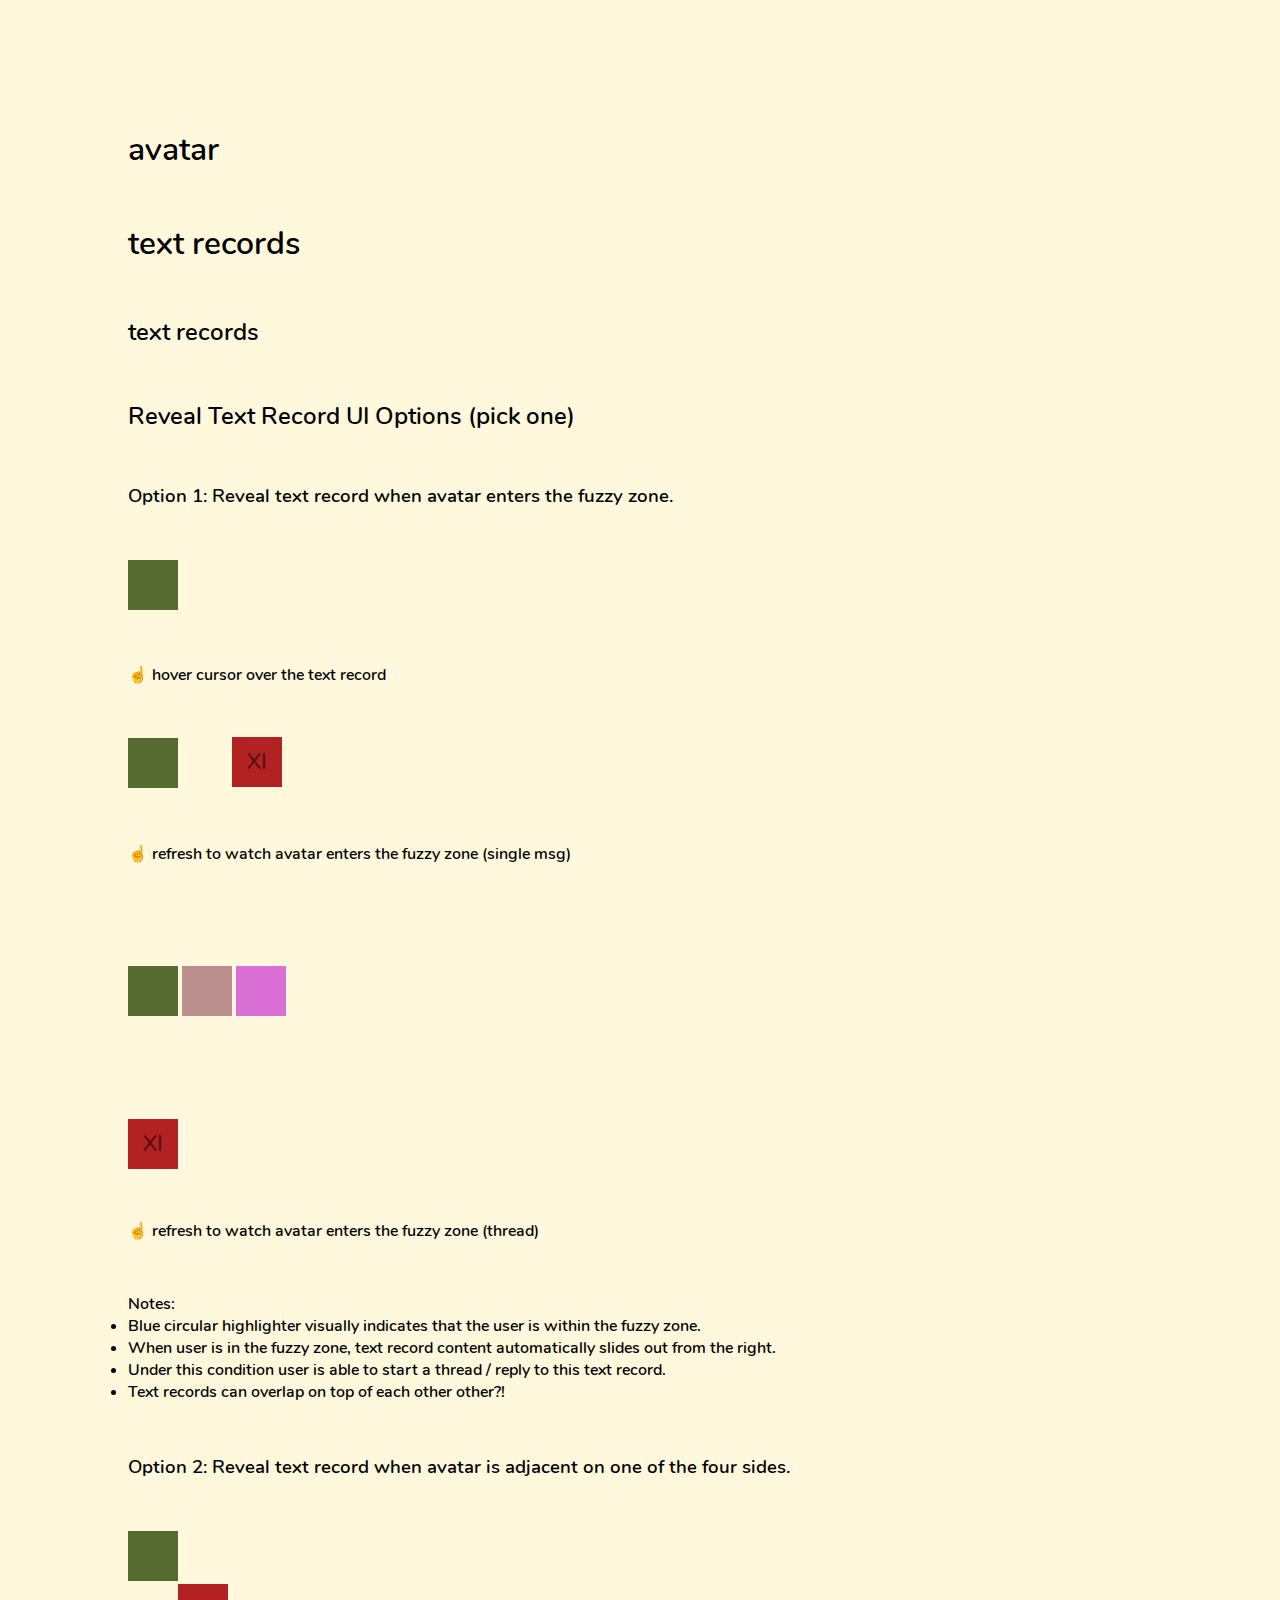
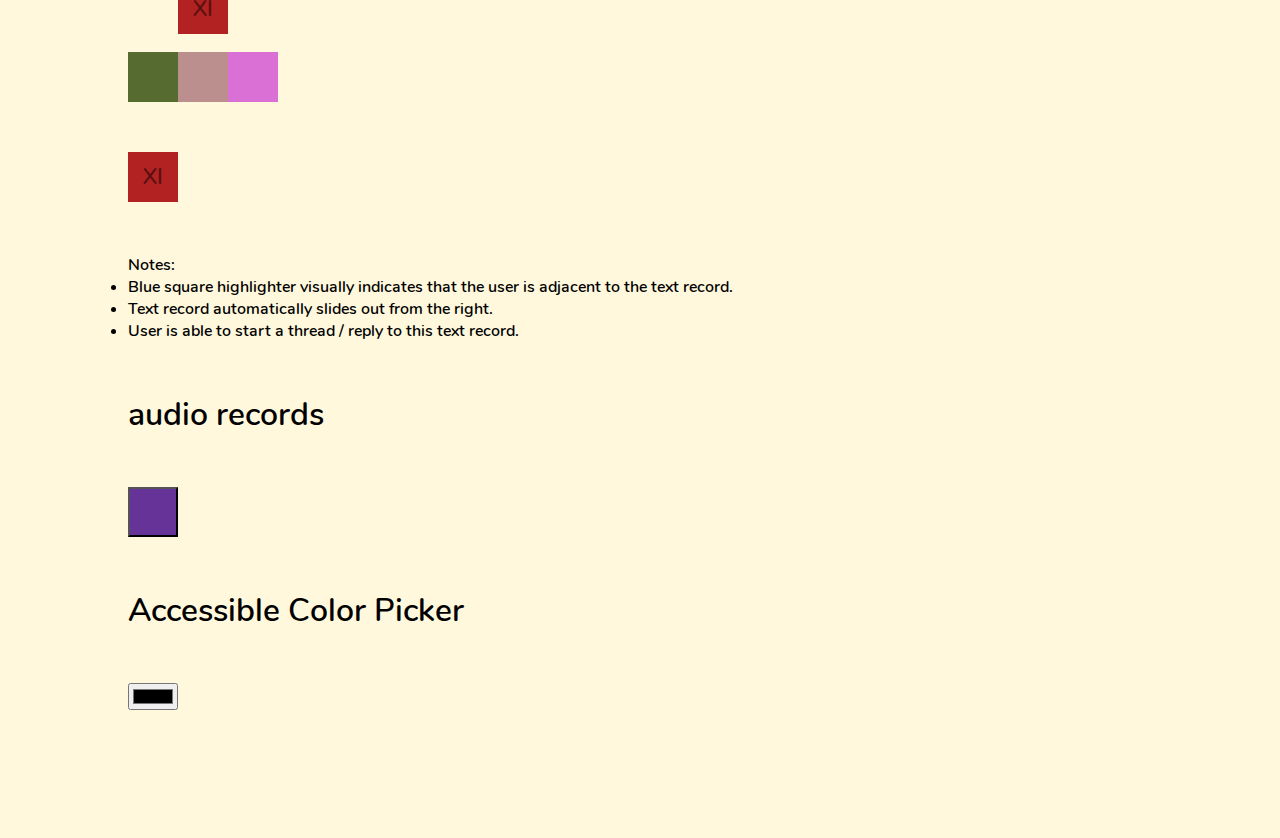
==== avatar/avatar.html @ fa2656bf "added avatar folder" ====
<!DOCTYPE html>
<html lang="en">
  <head>
    <title>UI Prototype</title>
    <meta charset="utf-8" />
    <meta http-equiv="X-UA-Compatible" content="IE=edge" />
    <meta name="viewport" content="width=device-width, initial-scale=1" />

    <!-- import the webpage's stylesheet -->
    <link rel="stylesheet" href="avatar.css" />

    <!-- import the webpage's javascript file -->
    <script src="/script.js" defer></script>

  </head>

  <body>
    
    <h1>avatar</h1>

    <h1>text records</h1>

      <h2>text records</h2>
    
    <h2>Reveal Text Record UI Options (pick one)</h2>
    
    <h3> Option 1: Reveal text record when avatar enters the fuzzy zone.</h3>  

        <button class = "textRecord" style = "background-color: DarkOliveGreen">
    <div class = "textRecordRoundOverlay">
    </div>
    </button>
    <p>☝ hover cursor over the text record</p>

    <button class = "textRecord" style = "background-color: DarkOliveGreen">
    <div class = "textRecordRoundOverlayTrigger">
    </div>
    </button>

    <div class = "avatar moveLeft" style= "background-color:FireBrick; display: inline-block;">
    <p>XI</p>
    </div>

<p>☝ refresh to watch avatar enters the fuzzy zone (single msg)</p>
        <button class = "textRecord" style = "background-color: DarkOliveGreen; margin-top: 50px;">
    </button>
        <button class = "textRecord" style = "background-color: RosyBrown;margin-top: 50px;">
    <div class = "textRecordRoundOverlayTrigger" style = "width: 350%; height: 350%">
    </div>
    </button>
        <button class = "textRecord" style = "background-color: Orchid;margin-top: 50px;">
    </button>
        <div class = "avatar moveUp" style= "background-color:FireBrick;">
    <p>XI</p>
    </div>
<p>☝ refresh to watch avatar enters the fuzzy zone (thread)</p>
    <ul>
        Notes:
        <li>Blue circular highlighter visually indicates that the user is within the fuzzy zone.</li>
        <li>When user is in the fuzzy zone, text record content automatically slides out from the right.</li>
        <li>Under this condition user is able to start a thread / reply to this text record.</li>
        <li>Text records can overlap on top of each other other?!</li>
   </ul>

       <h3>Option 2: Reveal text record when avatar is adjacent on one of the four sides.</h3>

    <button class = "textRecord" style = "background-color: DarkOliveGreen">
    <div class = "textRecordSquareOverlay">
    </div>
    </button>

    <div class = "avatar moveLeft" style= "background-color:FireBrick">
    <p>XI</p>
    </div>
<br>
    <button class = "textRecord" style = "background-color: DarkOliveGreen; float: left; ">
    <div class = "textRecordSquareOverlay">
    </div>
    </button>
        <button class = "textRecord" style = "background-color: RosyBrown; float: left;">
    <div class = "textRecordSquareOverlay">
    </div>
    </button>
        <button class = "textRecord" style = "background-color: Orchid;float: left;">
    <div class = "textRecordSquareOverlay">
    </div>
    </button>

        <div class = "avatar moveUp" style= "background-color:FireBrick;">
    <p>XI</p>
    </div>

        <ul>
        Notes:
        <li>Blue square highlighter visually indicates that the user is adjacent to the text record.</li>
        <li>Text record automatically slides out from the right.</li>
        <li>User is able to start a thread / reply to this text record.</li>
   </ul>

    
    <h1>audio records</h1>
    <button class = "audioRecord" >
    </button>

    <h1>Accessible Color Picker</h1>

    <input type="color" list="presets"></label>
<datalist id="presets">
  <option value="#D2691E">Chocolate</option>
  <option value="#4B0082">Indigo</option>
<option value="#191970">Midnight Blue</option>
  <option value="#008B8B">Dark Cyan</option>
  <option value="#F4A460">Sandy Brown</option>
    <option value="#DC143C">Crimson</option>
</datalist>
    
  </body>
---- avatar/avatar.css ----
@font-face {
  font-family: nunito;
  src: url(../font/nunito/Nunito-SemiBold.ttf);
}

body {
  background: Cornsilk;
  margin: 10%;
}

h1,
h2,
h3,
p,
ul {
  margin: 5% 0;
  font-family: nunito;
  padding: 0;
}

button,
.avatar p {
  font: 16pt nunito;
}

/* usable  */
@keyframes view-message {
  0% {
    background-color: rgba(0, 0, 255, 0);
  }

  100% {
    background-color: rgba(0, 0, 255, 0.3);
  }
}

button.textRecord {
  position: relative;
  width: 50px;
  height: 50px;
  border: 0;
}

.textRecordRoundOverlay {
  background-color: rgba(0, 0, 255, 0);
  width: 160%;
  height: 160%;
  border-radius: 50%;
  position: absolute;
  top: 50%;
  left: 50%;
  transform: translate(-50%, -50%);
  z-index: 2;
}

.textRecordSquareOverlay {
  background-color: rgba(0, 0, 255, 0);
  width: 100%;
  height: 100%;
  position: absolute;
  top: 50%;
  left: 50%;
  transform: translate(-50%, -50%);
  z-index: 2;
}

.textRecordRoundOverlay:hover {
  animation-name: view-message;
  animation-duration: 1s;
  animation-fill-mode: forwards;
}

button.audioRecord {
  background-color: RebeccaPurple;
  width: 50px;
  height: 50px;
  /* border: none; */
  cursor: pointer;
}

/* CSS for demo purposes only. Probably not usable */

.avatar {
  width: 50px;
  height: 50px;
}

.avatar p {
  position: absolute;
  top: 50%;
  left: 50%;
  transform: translate(-50%, -50%);
  padding: 0;
  margin: 0;
  opacity: 0.5;
}

@keyframes move-left {
  from {
    margin-left: 50px;
  }

  to {
    margin-left: 0px;
  }
}

@keyframes move-up {
  from {
    margin-top: 100px;
  }

  to {
    margin-top: 50px;
  }
}

.moveLeft {
  position: relative;
  margin-left: 50px;
  animation-name: move-left;
  animation-duration: 3s;
  animation-fill-mode: forwards;
}

.moveUp {
  position: relative;
  margin-top: 100px;
  animation-name: move-up;
  animation-duration: 3s;
  animation-fill-mode: forwards;
}

@keyframes fuzzy-trigger {
  from {
    background-color: rgba(0, 255, 255, 0);
    border: 1px solid transparent;
  }

  to {
    background-color: rgba(0, 0, 255, 0.3);
    border: 1px solid rgba(0, 0, 255, 0.3);
  }
}

.textRecordRoundOverlayTrigger {
  background-color: rgba(0, 0, 255, 0);
  width: 160%;
  height: 160%;
  border-radius: 50%;
  position: absolute;
  top: 50%;
  left: 50%;
  transform: translate(-50%, -50%);
  z-index: 2;
  animation-name: fuzzy-trigger;
  animation-duration: 1s;
  animation-delay: 1.1s;
  animation-fill-mode: forwards;
}

.textRecordSquareOverlay {
  animation-name: fuzzy-trigger;
  animation-duration: 0.3s;
  animation-delay: 1.8s;
  animation-fill-mode: forwards;
}
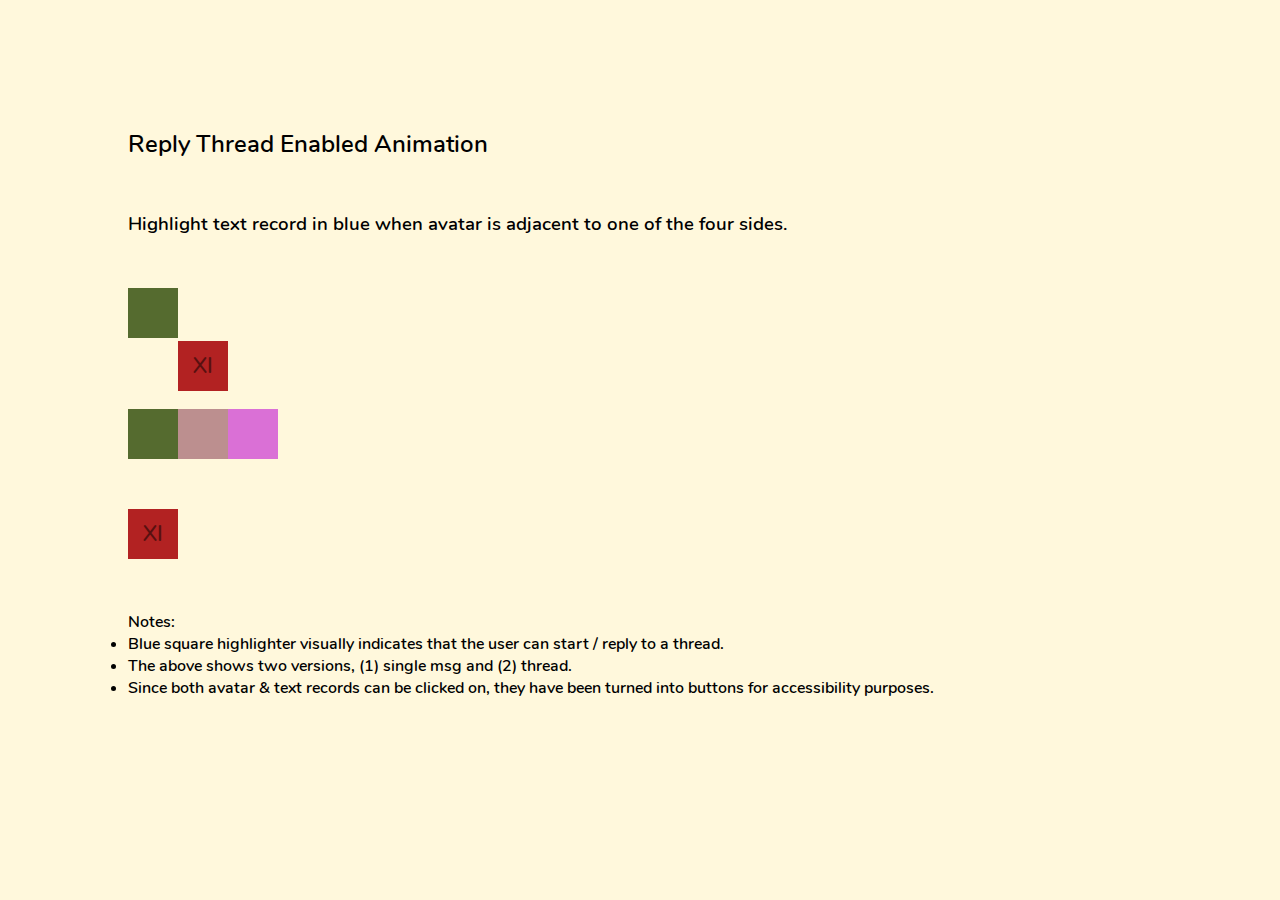
==== commit ca321e68: "added reply thread enabled animation" ====
--- a/avatar/avatar.html
+++ b/avatar/avatar.html
@@ -16,53 +16,9 @@
 
   <body>
     
-    <h1>avatar</h1>
+    <h2>Reply Thread Enabled Animation</h2>
 
-    <h1>text records</h1>
-
-      <h2>text records</h2>
-    
-    <h2>Reveal Text Record UI Options (pick one)</h2>
-    
-    <h3> Option 1: Reveal text record when avatar enters the fuzzy zone.</h3>  
-
-        <button class = "textRecord" style = "background-color: DarkOliveGreen">
-    <div class = "textRecordRoundOverlay">
-    </div>
-    </button>
-    <p>☝ hover cursor over the text record</p>
-
-    <button class = "textRecord" style = "background-color: DarkOliveGreen">
-    <div class = "textRecordRoundOverlayTrigger">
-    </div>
-    </button>
-
-    <div class = "avatar moveLeft" style= "background-color:FireBrick; display: inline-block;">
-    <p>XI</p>
-    </div>
-
-<p>☝ refresh to watch avatar enters the fuzzy zone (single msg)</p>
-        <button class = "textRecord" style = "background-color: DarkOliveGreen; margin-top: 50px;">
-    </button>
-        <button class = "textRecord" style = "background-color: RosyBrown;margin-top: 50px;">
-    <div class = "textRecordRoundOverlayTrigger" style = "width: 350%; height: 350%">
-    </div>
-    </button>
-        <button class = "textRecord" style = "background-color: Orchid;margin-top: 50px;">
-    </button>
-        <div class = "avatar moveUp" style= "background-color:FireBrick;">
-    <p>XI</p>
-    </div>
-<p>☝ refresh to watch avatar enters the fuzzy zone (thread)</p>
-    <ul>
-        Notes:
-        <li>Blue circular highlighter visually indicates that the user is within the fuzzy zone.</li>
-        <li>When user is in the fuzzy zone, text record content automatically slides out from the right.</li>
-        <li>Under this condition user is able to start a thread / reply to this text record.</li>
-        <li>Text records can overlap on top of each other other?!</li>
-   </ul>
-
-       <h3>Option 2: Reveal text record when avatar is adjacent on one of the four sides.</h3>
+       <h3>Highlight text record in blue when avatar is adjacent to one of the four sides.</h3>
 
     <button class = "textRecord" style = "background-color: DarkOliveGreen">
     <div class = "textRecordSquareOverlay">
@@ -72,7 +28,7 @@
     <div class = "avatar moveLeft" style= "background-color:FireBrick">
     <p>XI</p>
     </div>
-<br>
+    <br>
     <button class = "textRecord" style = "background-color: DarkOliveGreen; float: left; ">
     <div class = "textRecordSquareOverlay">
     </div>
@@ -86,23 +42,21 @@
     </div>
     </button>
 
-        <div class = "avatar moveUp" style= "background-color:FireBrick;">
+    <div class = "avatar moveUp" style= "background-color:FireBrick;">
     <p>XI</p>
     </div>
 
         <ul>
         Notes:
-        <li>Blue square highlighter visually indicates that the user is adjacent to the text record.</li>
-        <li>Text record automatically slides out from the right.</li>
-        <li>User is able to start a thread / reply to this text record.</li>
+        <li>Blue square highlighter visually indicates that the user can start / reply to a thread.</li>
+        <li>The above shows two versions, (1) single msg and (2) thread.</li>
+        <li>Since both avatar & text records can be clicked on, they have been turned into buttons for accessibility purposes.</li>
+
    </ul>
 
     
-    <h1>audio records</h1>
-    <button class = "audioRecord" >
-    </button>
 
-    <h1>Accessible Color Picker</h1>
+    <!-- <h1>Accessible Color Picker</h1>
 
     <input type="color" list="presets"></label>
 <datalist id="presets">
@@ -112,6 +66,6 @@
   <option value="#008B8B">Dark Cyan</option>
   <option value="#F4A460">Sandy Brown</option>
     <option value="#DC143C">Crimson</option>
-</datalist>
+</datalist> -->
     
   </body>
